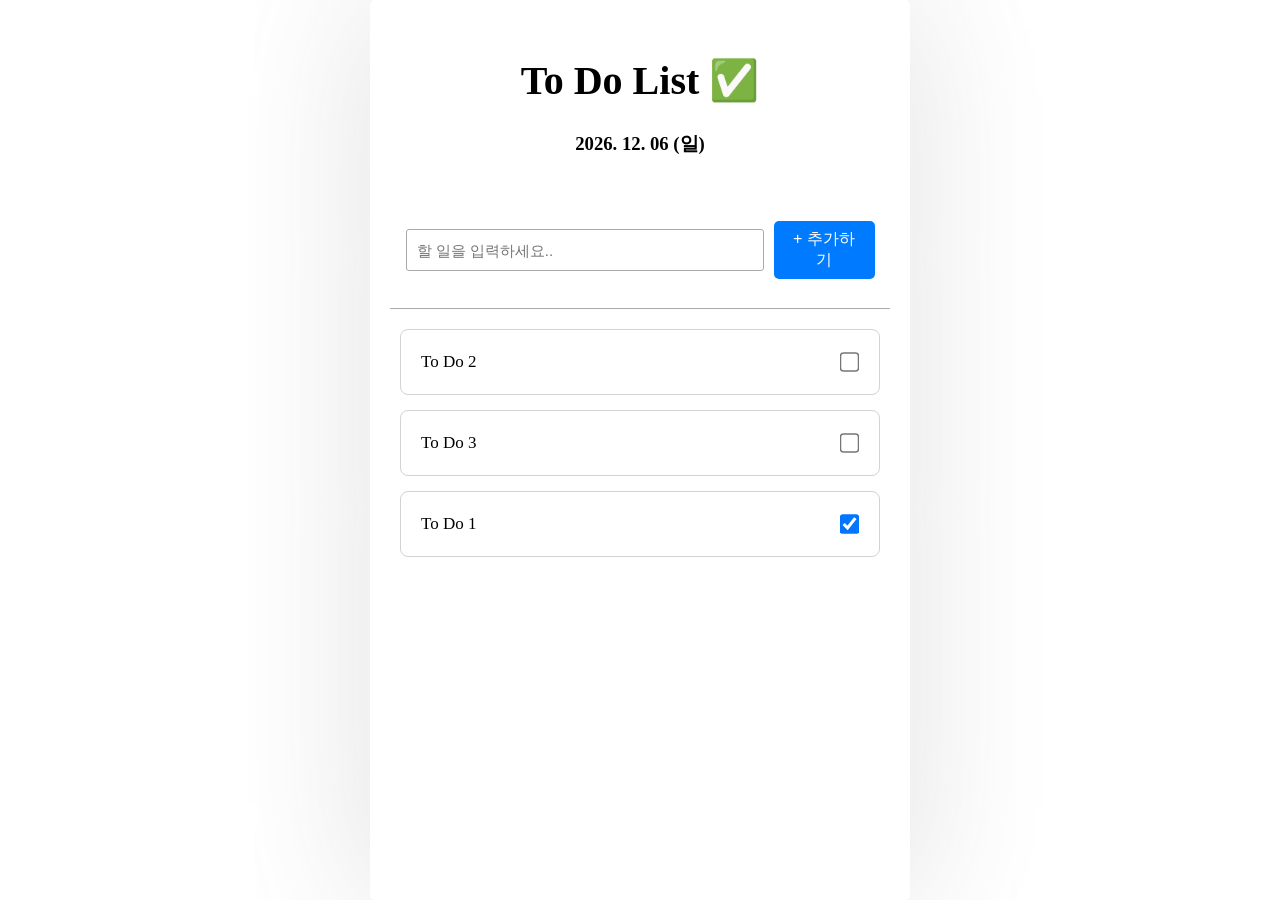
==== index.html @ 4b13af5b "design: 폰트 및 주석 추가" ====
<!doctype html>
<html
  lang="en"
  style="display: flex; justify-content: center; min-height: 100%"
>
  <head>
    <meta charset="UTF-8" />
    <meta name="viewport" content="width=device-width, initial-scale=1.0" />
    <title>To Do List</title>
    <link rel="stylesheet" href="./index.css" />
    <script src="./index.js" defer></script>
  </head>

  <!-- <button type="button" onclick="showSuccessText()">테스트</button> -->
  <body class="body" onload="renderTodos(todos)">
    <header class="header">
      <h1 style="font-size: 40px">To Do List ✅</h1>
      <h3 class="date-container" id="date"></h3>
    </header>
    <main id="main-container" class="main-container">
      <div class="search-container">
        <input
          id="input-value"
          value=""
          class="inputbar"
          placeholder="할 일을 입력하세요.."
        />
        <button class="add-todo-button" onclick="addTodo()">+ 추가하기</button>
        <!-- <input id="search-value" value="" class="searchbar" placeholder="검색어를 입력하세요..." /> -->
        <!-- <button onclick="searchTodo()" class="search-button">검색</button> -->
      </div>
      <div class="add-button-container"></div>
    </main>
    <section id="todo-container" class="todo-container"></section>
  </body>
</html>
---- index.css ----
.body {
  max-width: 500px;
  min-width: 400px;
  width: 55%;
  box-shadow: rgba(100, 100, 100, 0.2) 0px 0px 150px 0px;
  padding: 0px 20px;
  border-radius: 5px;
  text-align: center;
  margin: 0 auto;
}

.header {
  font-family: Pretendard;
  padding: 30px 0px 20px 0px;
}

.main-container {
  display: flex;
  flex-direction: column;
  justify-content: center;
  height: 10%;
  padding: 10px 10px 13px 10px;
  text-align: center;
  /* gap: 10px; */
  border-bottom: solid 1px darkgray;
}

.search-container {
  align-items: center;
  display: flex;
  justify-content: center;
  width: 100%;
  gap: 10px;
}

.add-button-container {
  padding: 0px 10px;
  display: flex;
  justify-content: right;
}

.add-todo-button {
  max-width: 101px;
  width: 27%;
  color: white;
  border: none;
  font-size: 16px;
  background-color: #007bff;
  border-radius: 5px;
  padding: 8px 12px;
}

.add-todo-button:hover {
  cursor: pointer;
}

.searchbar,
.inputbar {
  height: 30px;
  width: 70%;
  display: flex;
  justify-content: center;
  color: black;
  padding: 5px 10px;
  border: solid 1px darkgray;
  border-radius: 3px;
  font-size: 15px;
}

.search-button {
  line-height: 0;
  transition: 0.2s;
  height: 40px;
  padding: 5px 15px !important;
  border: none;
  border-radius: 5px;
  font-size: 16px;
}

.search-button:hover {
  color: white;
  background-color: slategrey;
  cursor: pointer;
}

.todo-container {
  padding: 20px 10px;
  display: flex;
  flex-direction: column;
  gap: 15px;
}

.todo-task {
  display: flex;
  justify-content: space-between;
  font-size: 17px;
  border: 1.5px solid lightgray;
  border-radius: 8px;
  padding: 22px 20px;
}

.todo-task:hover {
  border-color: darkgray;
  cursor: pointer;
}

/* 완료된 todo */
.isdone-todo-task {
  display: flex;
  justify-content: space-between;
  color: darkgray;
  font-size: 17px;
  border: 1px solid lightgray;
  border-radius: 8px;
  padding: 22px 20px;
}

.isdone-todo-task:hover {
  border-color: darkgray;
  cursor: pointer;
}

.todo-checkbox {
  cursor: pointer;
  transform: scale(1.5);
  padding: 5px 5px;
}

.no-result-text {
  padding: 20px 0px;
  color: #333333;
  font-size: 17px;
}

.success-text {
  font-size: 14px;
  background-color: #e5f9f1;
  color: #00894f;
  border: 1px solid #bff0db;
  border-radius: 8px;
  padding: 6px;
  width: fit-content;
  margin: 15px auto 10px auto;
}

.blank-text {
  margin-top: 3px;
  color: red;
  width: fit-content;
  margin-left: 2%;
  font-size: 13px;
}
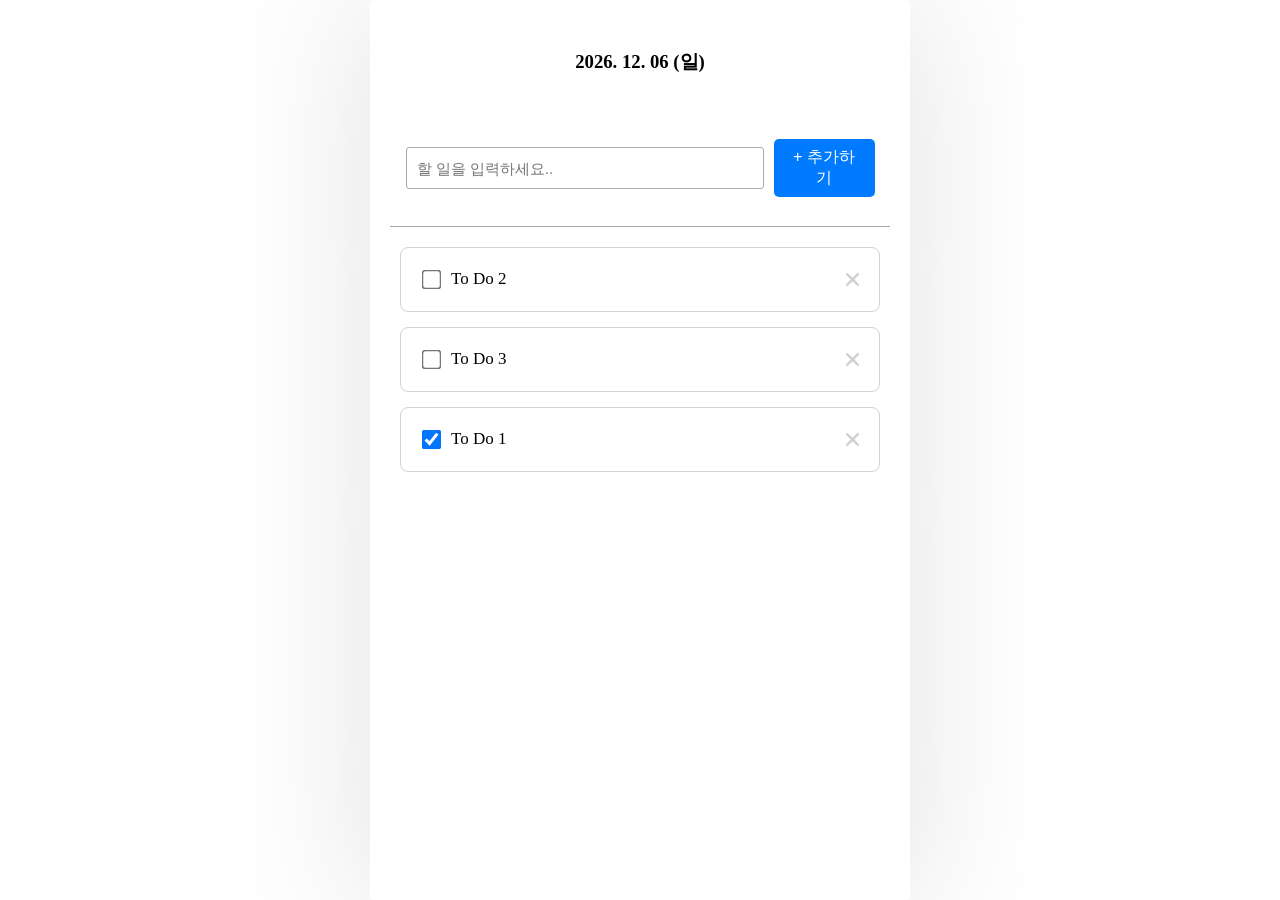
==== commit 91eb1247: "design: 삭제 버튼 추가 및 체크박스 위치 조정" ====
--- a/index.html
+++ b/index.html
@@ -14,7 +14,7 @@
   <!-- <button type="button" onclick="showSuccessText()">테스트</button> -->
   <body class="body" onload="renderTodos(todos)">
     <header class="header">
-      <h1 style="font-size: 40px">To Do List ✅</h1>
+      <!-- <h1 style="font-size: 40px">To Do List ✅</h1> -->
       <h3 class="date-container" id="date"></h3>
     </header>
     <main id="main-container" class="main-container">
--- a/index.css
+++ b/index.css
@@ -91,6 +91,7 @@
 }
 
 .todo-task {
+  align-items: center;
   display: flex;
   justify-content: space-between;
   font-size: 17px;
@@ -120,10 +121,21 @@
   cursor: pointer;
 }
 
+.todo-toolbox {
+  align-items:center;
+  display: inline-flex; 
+  gap:10px;
+}
+
 .todo-checkbox {
   cursor: pointer;
   transform: scale(1.5);
   padding: 5px 5px;
+}
+
+.delete-icon {
+  width: 13px;
+  height: 13px;
 }
 
 .no-result-text {
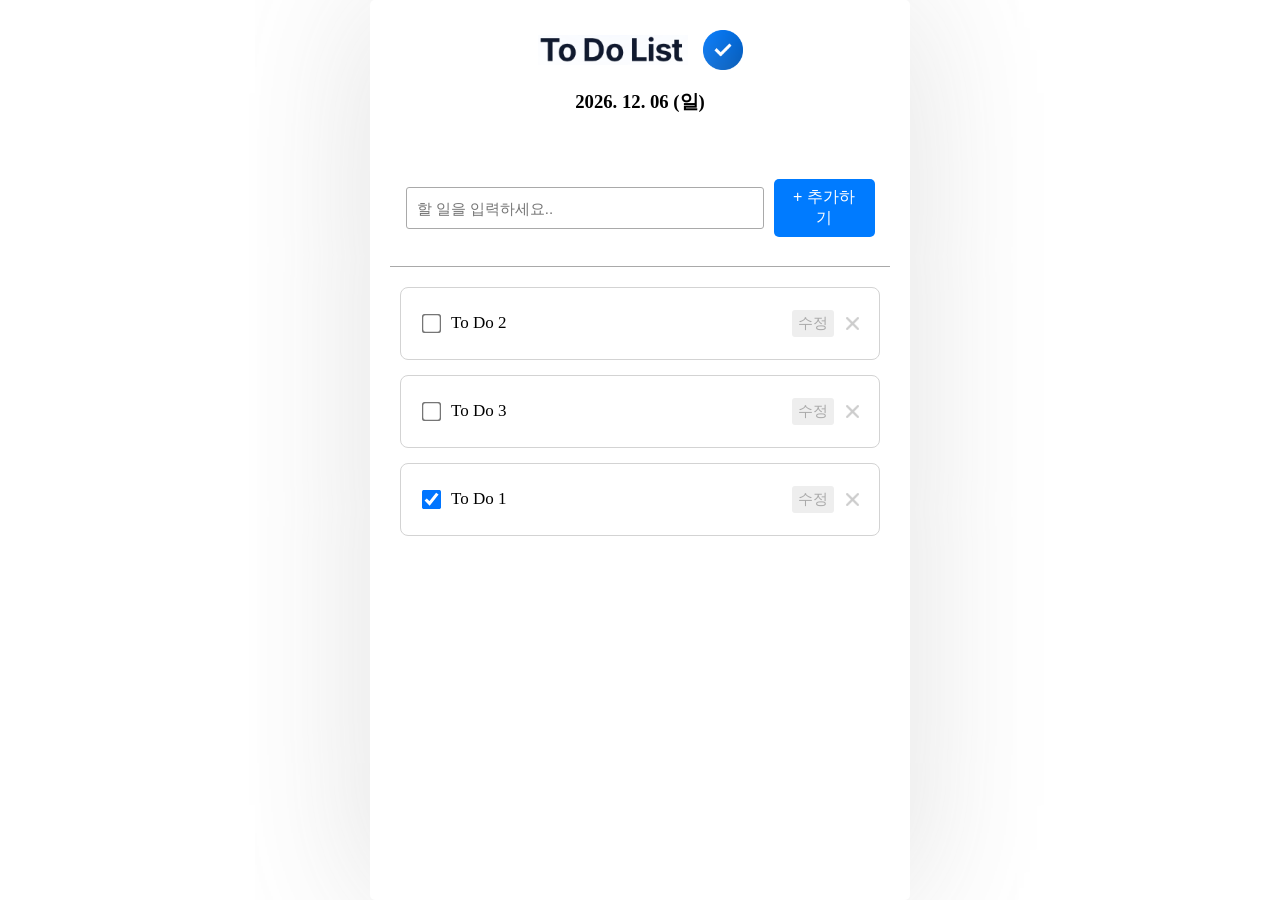
==== commit e764e28d: "design: favicon 및 메인로고 적용" ====
--- a/index.html
+++ b/index.html
@@ -8,13 +8,17 @@
     <meta name="viewport" content="width=device-width, initial-scale=1.0" />
     <title>To Do List</title>
     <link rel="stylesheet" href="./index.css" />
+    <link rel="icon" href="/images/favicon.ico"/>
     <script src="./index.js" defer></script>
   </head>
 
   <!-- <button type="button" onclick="showSuccessText()">테스트</button> -->
   <body class="body" onload="renderTodos(todos)">
     <header class="header">
-      <!-- <h1 style="font-size: 40px">To Do List ✅</h1> -->
+      <div style="display: flex; align-items: center; justify-content: center; gap: 15px;">
+        <img src="/images/logo-text.png" width="150rem">
+        <img src="/images/favicon.ico" width="40rem" height="40rem">
+      </div>
       <h3 class="date-container" id="date"></h3>
     </header>
     <main id="main-container" class="main-container">
--- a/index.css
+++ b/index.css
@@ -122,15 +122,30 @@
 }
 
 .todo-toolbox {
-  align-items:center;
-  display: inline-flex; 
-  gap:10px;
+  align-items: center;
+  display: inline-flex;
+  gap: 10px;
 }
 
 .todo-checkbox {
   cursor: pointer;
   transform: scale(1.5);
   padding: 5px 5px;
+}
+
+.edit-text {
+  /* border: 0.1px solid #ccc; */
+  font-size: 15px;
+  color: #aaa;
+  line-height: 1;
+  background-color: #eee;
+  padding: 6px;
+  border-radius: 3px;
+}
+
+.edit-text:hover {
+  color: whitesmoke;
+  background-color: #ddd;
 }
 
 .delete-icon {
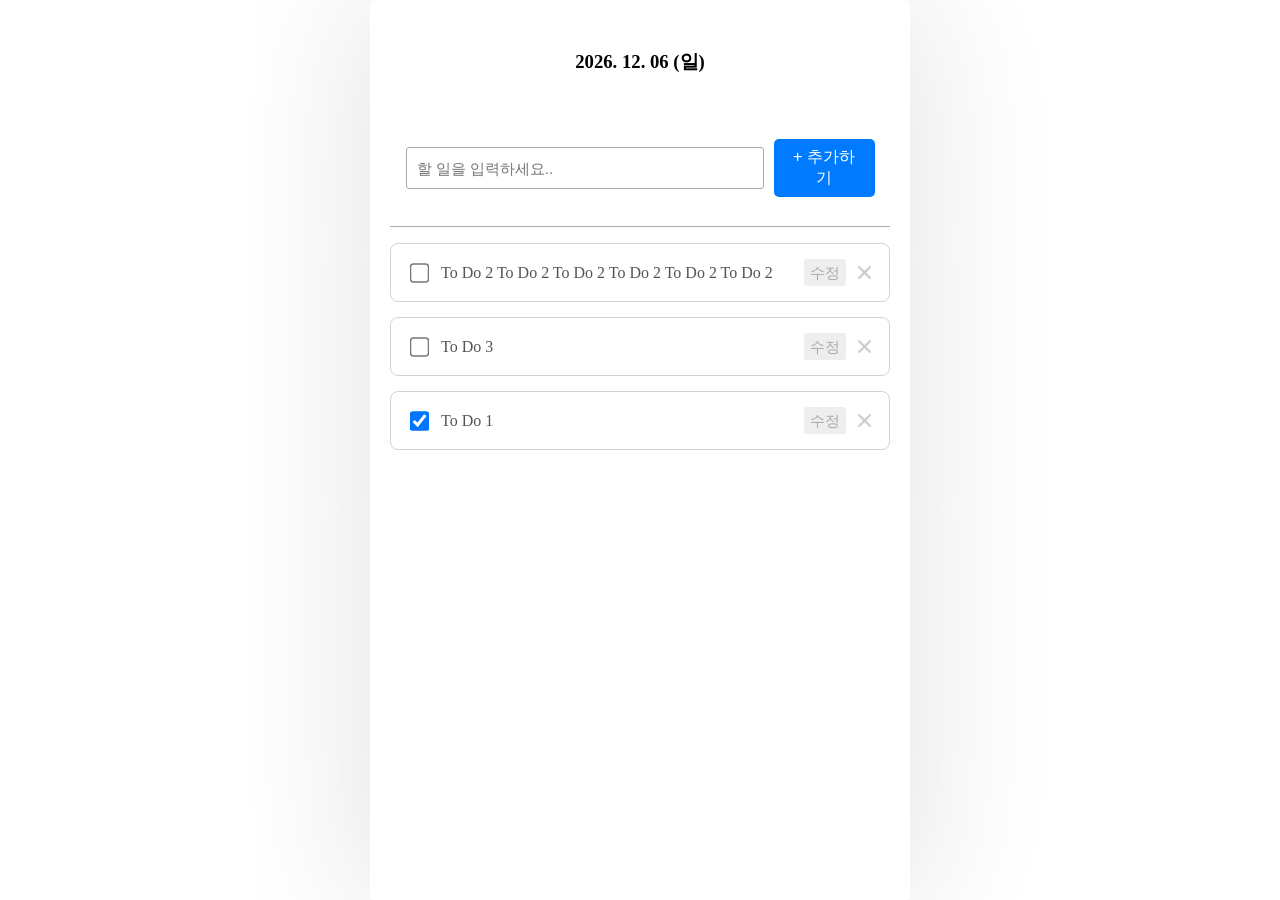
==== commit dbca9e3b: "feat: todo 수정 기능 추가" ====
--- a/index.html
+++ b/index.html
@@ -15,10 +15,10 @@
   <!-- <button type="button" onclick="showSuccessText()">테스트</button> -->
   <body class="body" onload="renderTodos(todos)">
     <header class="header">
-      <div style="display: flex; align-items: center; justify-content: center; gap: 15px;">
+      <!-- <div style="display: flex; align-items: center; justify-content: center; gap: 15px;">
         <img src="/images/logo-text.png" width="150rem">
         <img src="/images/favicon.ico" width="40rem" height="40rem">
-      </div>
+      </div> -->
       <h3 class="date-container" id="date"></h3>
     </header>
     <main id="main-container" class="main-container">
--- a/index.css
+++ b/index.css
@@ -84,7 +84,7 @@
 }
 
 .todo-container {
-  padding: 20px 10px;
+  padding: 1rem 0rem;
   display: flex;
   flex-direction: column;
   gap: 15px;
@@ -97,7 +97,7 @@
   font-size: 17px;
   border: 1.5px solid lightgray;
   border-radius: 8px;
-  padding: 22px 20px;
+  padding: 15px 18px;
 }
 
 .todo-task:hover {
@@ -133,8 +133,25 @@
   padding: 5px 5px;
 }
 
-.edit-text {
-  /* border: 0.1px solid #ccc; */
+.todo-inputbox {
+  width: 100%;
+  font-size: 16px;
+  font-family: Pretendard;
+  outline: none;
+  border: none;
+}
+
+.todo-inputbox:focus {
+  border-bottom: solid 1px black;
+}
+
+.todo-inputbox:disabled {
+  background-color: white;
+}
+
+/* 수정 버튼 */
+.edit-button {
+  border: none;
   font-size: 15px;
   color: #aaa;
   line-height: 1;
@@ -143,7 +160,20 @@
   border-radius: 3px;
 }
 
-.edit-text:hover {
+.editing-button {
+  border: none;
+  font-size: 15px;
+  line-height: 1;
+  padding: 6px;
+  border-radius: 3px;
+  cursor: pointer;
+  color: whitesmoke;
+  background-color: #ddd;
+}
+
+.edit-button:hover {
+  cursor: pointer;
+  transition: 0.1s;
   color: whitesmoke;
   background-color: #ddd;
 }
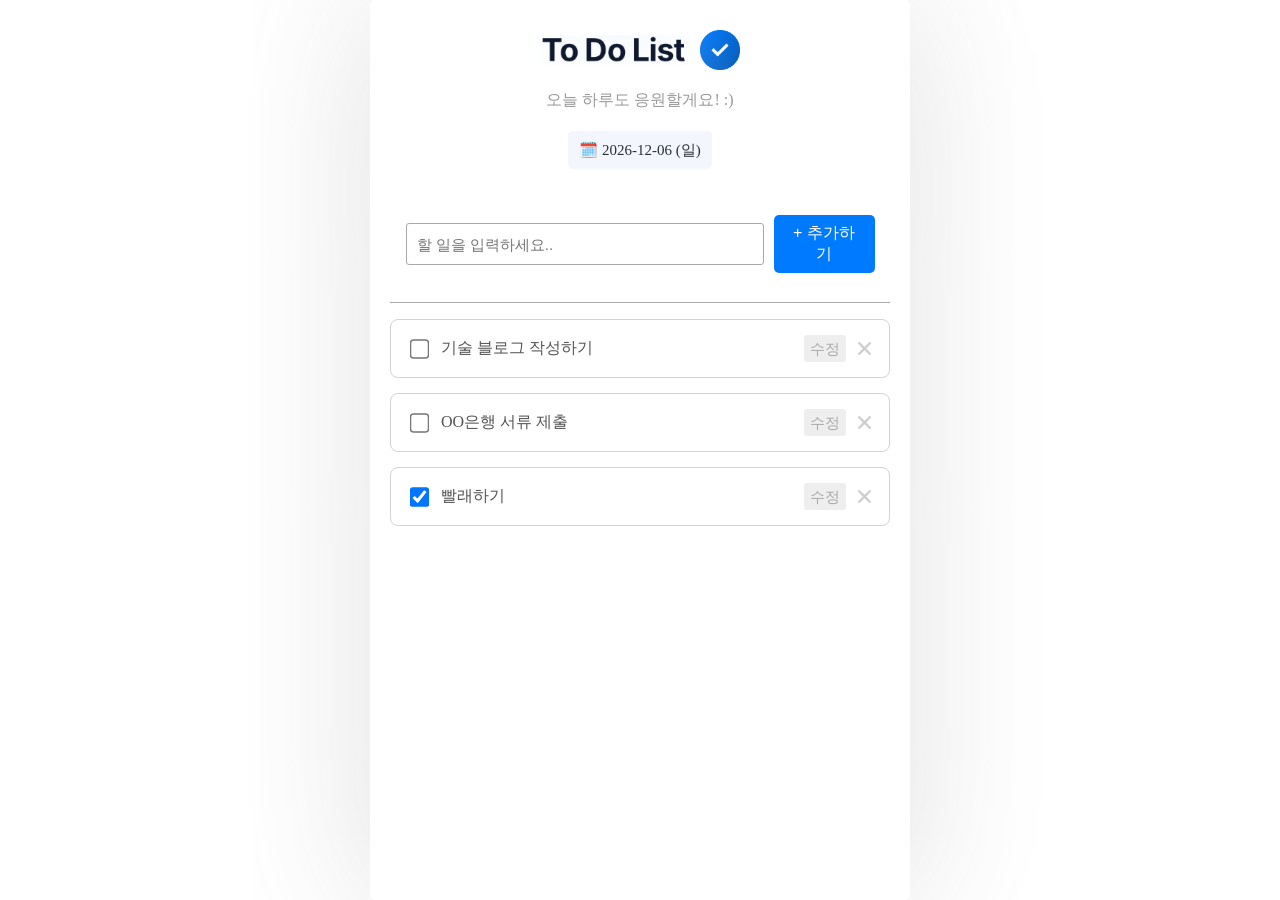
==== commit 88314327: "design: UI 수정 및 응원 메시지 추가" ====
--- a/index.html
+++ b/index.html
@@ -15,11 +15,12 @@
   <!-- <button type="button" onclick="showSuccessText()">테스트</button> -->
   <body class="body" onload="renderTodos(todos)">
     <header class="header">
-      <!-- <div style="display: flex; align-items: center; justify-content: center; gap: 15px;">
+      <div style="display: flex; align-items: center; justify-content: center; gap: 10px;">
         <img src="/images/logo-text.png" width="150rem">
         <img src="/images/favicon.ico" width="40rem" height="40rem">
-      </div> -->
-      <h3 class="date-container" id="date"></h3>
+      </div>
+      <text class="cheering-message">오늘 하루도 응원할게요! :)</text>
+      <span class="date-container" id="date"></span>
     </header>
     <main id="main-container" class="main-container">
       <div class="search-container">
--- a/index.css
+++ b/index.css
@@ -10,8 +10,27 @@
 }
 
 .header {
+  display: flex;
+  justify-content: center;
+  align-items: center;
+  flex-direction: column;
   font-family: Pretendard;
   padding: 30px 0px 20px 0px;
+  gap: 20px;
+}
+
+.cheering-message {
+  color: #999;
+}
+
+.date-container {
+  font-size: 15px;
+  color: rgb(42, 48, 55);
+  font-family: Pretendard;
+  padding: 0.6rem 0.7rem;
+  /* border: 1px solid #ddd; */
+  background-color: rgb(243, 246, 255);
+  border-radius: 5px;
 }
 
 .main-container {
@@ -21,7 +40,6 @@
   height: 10%;
   padding: 10px 10px 13px 10px;
   text-align: center;
-  /* gap: 10px; */
   border-bottom: solid 1px darkgray;
 }
 
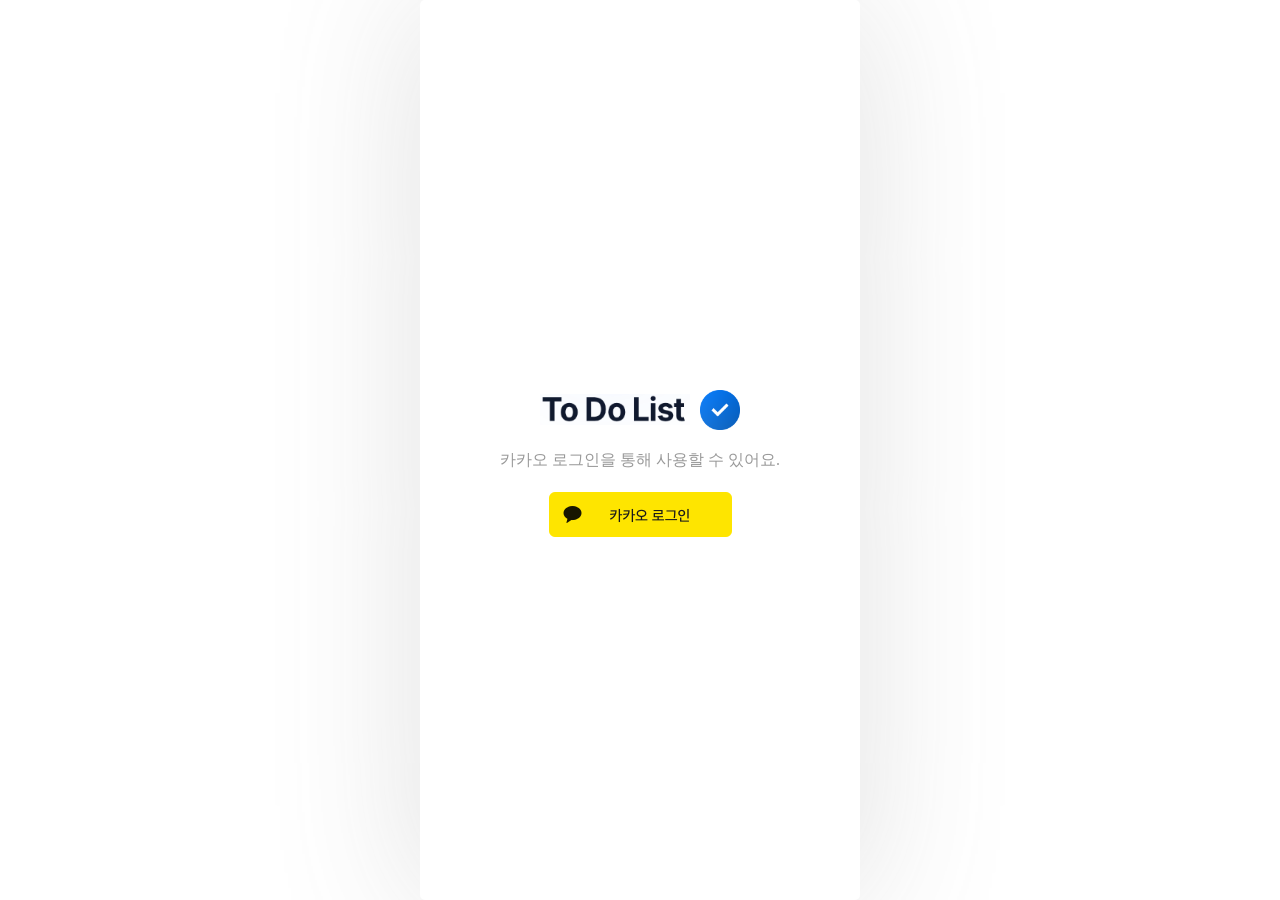
==== commit 7401fe3c: "design: 카카오 로그인 페이지 UI 구현" ====
--- a/index.html
+++ b/index.html
@@ -6,36 +6,26 @@
   <head>
     <meta charset="UTF-8" />
     <meta name="viewport" content="width=device-width, initial-scale=1.0" />
-    <title>To Do List</title>
+    <title>To Do List Login</title>
     <link rel="stylesheet" href="./index.css" />
     <link rel="icon" href="/images/favicon.ico"/>
     <script src="./index.js" defer></script>
   </head>
 
-  <!-- <button type="button" onclick="showSuccessText()">테스트</button> -->
-  <body class="body" onload="renderTodos(todos)">
-    <header class="header">
-      <div style="display: flex; align-items: center; justify-content: center; gap: 10px;">
-        <img src="/images/logo-text.png" width="150rem">
-        <img src="/images/favicon.ico" width="40rem" height="40rem">
-      </div>
-      <text class="cheering-message">오늘 하루도 응원할게요! :)</text>
-      <span class="date-container" id="date"></span>
-    </header>
-    <main id="main-container" class="main-container">
-      <div class="search-container">
-        <input
-          id="input-value"
-          value=""
-          class="inputbar"
-          placeholder="할 일을 입력하세요.."
-        />
-        <button class="add-todo-button" onclick="addTodo()">+ 추가하기</button>
-        <!-- <input id="search-value" value="" class="searchbar" placeholder="검색어를 입력하세요..." /> -->
-        <!-- <button onclick="searchTodo()" class="search-button">검색</button> -->
-      </div>
-      <div class="add-button-container"></div>
-    </main>
-    <section id="todo-container" class="todo-container"></section>
+  <body class="login-body">
+    <div style="display: flex; justify-content: center; flex-direction: column;">
+      <header class="header">
+        <div style="display: flex; align-items: center; justify-content: center; gap: 10px;">
+          <img src="/images/logo-text.png" width="150rem">
+          <img src="/images/favicon.ico" width="40rem" height="40rem">
+        </div>
+        <text class="cheering-message">카카오 로그인을 통해 사용할 수 있어요.</text>
+      </header>
+      <button class="kakao-login">
+        <a href="main.html">
+          <img src="/images/kakao_login_medium_narrow.png">
+        </a>
+      </button>
+    </div>
   </body>
 </html>
--- a/index.css
+++ b/index.css
@@ -1,12 +1,36 @@
+.login-body {
+  max-width: 500px;
+  min-width: 400px;
+  box-shadow: rgba(100, 100, 100, 0.2) 0px 0px 150px 0px;
+  padding: 0px 20px;
+  min-height: 100%;
+  border-radius: 5px;
+  margin: 0 auto;
+  justify-content: center;
+  text-align: center;
+  display: flex;
+}
+
 .body {
   max-width: 500px;
   min-width: 400px;
   width: 55%;
+  height: 100vh;
   box-shadow: rgba(100, 100, 100, 0.2) 0px 0px 150px 0px;
   padding: 0px 20px;
   border-radius: 5px;
   text-align: center;
+  align-items: center;
   margin: 0 auto;
+}
+
+.kakao-login {
+  border: none;
+  background-color: white;
+}
+
+.kakao-login:hover {
+  cursor: pointer;
 }
 
 .header {
@@ -63,13 +87,15 @@
   color: white;
   border: none;
   font-size: 16px;
-  background-color: #007bff;
-  border-radius: 5px;
+  background-color: #3182f6;
+  border-radius: 0.3rem;
   padding: 8px 12px;
 }
 
 .add-todo-button:hover {
-  cursor: pointer;
+  transition: 0.15s;
+  cursor: pointer;
+  background-color: #2272eb;
 }
 
 .searchbar,
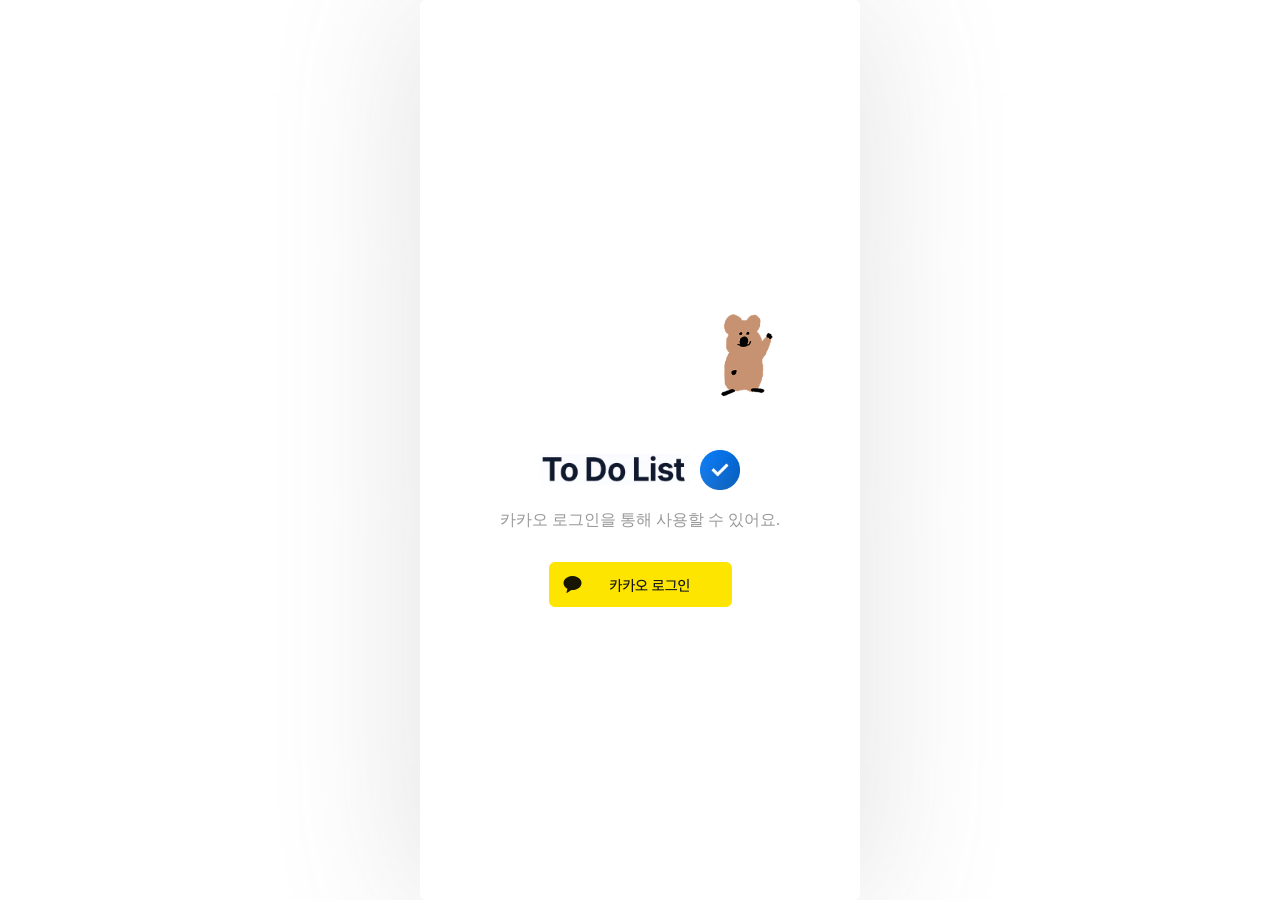
==== commit e48d6af9: "design: 로그인 화면 다이노탱 추가" ====
--- a/index.html
+++ b/index.html
@@ -9,12 +9,16 @@
     <title>To Do List Login</title>
     <link rel="stylesheet" href="./index.css" />
     <link rel="icon" href="/images/favicon.ico"/>
-    <script src="./index.js" defer></script>
+    <script src="./kakao-login.js" defer></script>
+    <script src="https://t1.kakaocdn.net/kakao_js_sdk/2.7.9/kakao.min.js" integrity="sha384-JpLApTkB8lPskhVMhT+m5Ln8aHlnS0bsIexhaak0jOhAkMYedQoVghPfSpjNi9K1" crossorigin="anonymous"></script>
   </head>
 
   <body class="login-body">
+    <div class="dinotaeng-container">
+      <img class="greeting-dinotaeng" src="/images/greeting-dinotaeng.png" width="30%" he>
+    </div>
     <div style="display: flex; justify-content: center; flex-direction: column;">
-      <header class="header">
+      <header class="login-header">
         <div style="display: flex; align-items: center; justify-content: center; gap: 10px;">
           <img src="/images/logo-text.png" width="150rem">
           <img src="/images/favicon.ico" width="40rem" height="40rem">
@@ -22,10 +26,18 @@
         <text class="cheering-message">카카오 로그인을 통해 사용할 수 있어요.</text>
       </header>
       <button class="kakao-login">
-        <a href="main.html">
+        <a  onclick="loginWithKakao()">
           <img src="/images/kakao_login_medium_narrow.png">
         </a>
       </button>
     </div>
   </body>
 </html>
+
+<script>
+    // SDK를 초기화 합니다. 사용할 앱의 JavaScript 키를 설정해야 합니다.
+    Kakao.init('a6ee625315c851b229f02fb60b862dd9');
+
+    // SDK 초기화 여부를 판단합니다.
+    // console.log(Kakao.isInitialized());
+  </script>
--- a/index.css
+++ b/index.css
@@ -8,6 +8,7 @@
   margin: 0 auto;
   justify-content: center;
   text-align: center;
+  flex-direction: column;
   display: flex;
 }
 
@@ -30,7 +31,30 @@
 }
 
 .kakao-login:hover {
-  cursor: pointer;
+  transition: 0.1s;
+  transform: scale(1.02);
+  cursor: pointer;
+}
+
+.dinotaeng-container {
+  padding: 1rem 3rem;
+  display: flex;
+  justify-content: end;
+}
+
+.greeting-dinotaeng {
+  width: 6rem;
+  margin-bottom: 2rem;
+}
+
+.login-header {
+  display: flex;
+  justify-content: center;
+  align-items: center;
+  flex-direction: column;
+  font-family: Pretendard;
+  padding: 0px 0px 30px 0px;
+  gap: 20px;
 }
 
 .header {
